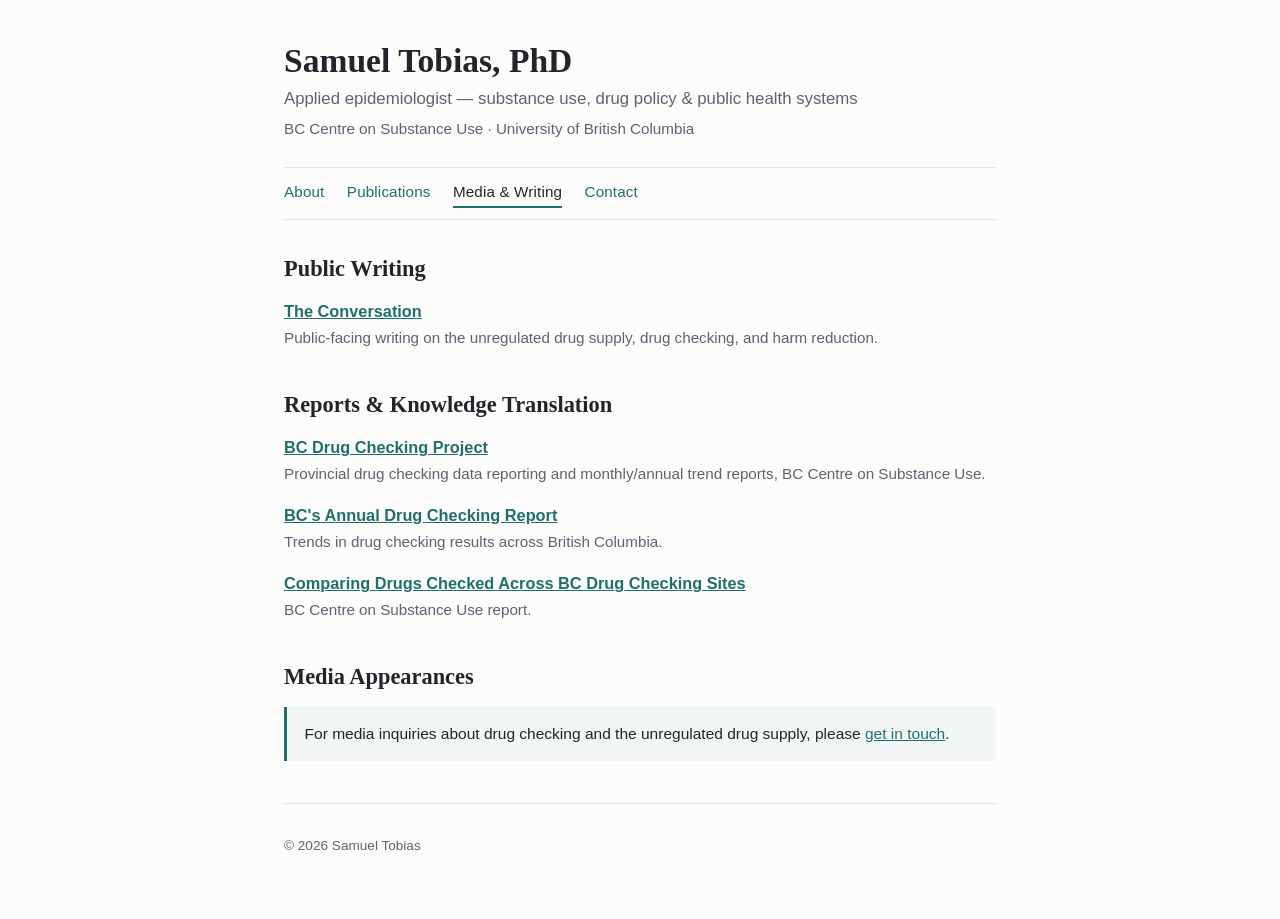
==== media.html @ 92904c08 "Build out academic site: about, education, publications, media Co-Authored-By: Claude Fable 5 <norep" ====
<!DOCTYPE html>
<html lang="en">
<head>
  <meta charset="UTF-8">
  <meta name="viewport" content="width=device-width, initial-scale=1.0">
  <title>Media &amp; Writing — Samuel Tobias, PhD</title>
  <meta name="description" content="Public writing, reports, and media appearances by Samuel Tobias on drug checking and the unregulated drug supply.">
  <link rel="stylesheet" href="styles.css">
</head>
<body>
  <header class="site-header">
    <h1>Samuel Tobias, PhD</h1>
    <p class="tagline">Applied epidemiologist — substance use, drug policy &amp; public health systems</p>
    <p class="affiliation">BC Centre on Substance Use · University of British Columbia</p>
  </header>

  <nav>
    <a href="index.html">About</a>
    <a href="publications.html">Publications</a>
    <a href="media.html" class="active">Media &amp; Writing</a>
    <a href="index.html#contact">Contact</a>
  </nav>

  <main>
    <section>
      <h2>Public Writing</h2>
      <div class="entry">
        <div class="title"><a href="https://theconversation.com/profiles/samuel-tobias-1250185">The Conversation</a></div>
        <div class="detail">Public-facing writing on the unregulated drug supply, drug checking, and harm reduction.</div>
      </div>
    </section>

    <section>
      <h2>Reports &amp; Knowledge Translation</h2>
      <div class="entry">
        <div class="title"><a href="https://drugcheckingbc.ca/">BC Drug Checking Project</a></div>
        <div class="detail">Provincial drug checking data reporting and monthly/annual trend reports, BC Centre on Substance Use.</div>
      </div>
      <div class="entry">
        <div class="title"><a href="https://www.bccsu.ca/wp-content/uploads/2023/09/BCCSU_BCs_Annual_Drug_Checking_Report_2022_final.pdf">BC's Annual Drug Checking Report</a></div>
        <div class="detail">Trends in drug checking results across British Columbia.</div>
      </div>
      <div class="entry">
        <div class="title"><a href="https://www.bccsu.ca/wp-content/uploads/2022/06/BCCSU_Comparing_Drugs_Checked_Across_BC_Drug_Checking_Sites.pdf">Comparing Drugs Checked Across BC Drug Checking Sites</a></div>
        <div class="detail">BC Centre on Substance Use report.</div>
      </div>
    </section>

    <section>
      <h2>Media Appearances</h2>
      <p class="callout">
        <!-- TODO: Add interviews, podcasts, and news coverage here.
             Format suggestion:
             <div class="entry">
               <div class="title"><a href="URL">Headline or segment title</a></div>
               <div class="detail">Outlet · Date</div>
             </div>
        -->
        For media inquiries about drug checking and the unregulated drug supply,
        please <a href="index.html#contact">get in touch</a>.
      </p>
    </section>
  </main>

  <footer>
    <p>&copy; 2026 Samuel Tobias</p>
  </footer>
</body>
</html>
---- styles.css ----
:root {
  --max-width: 760px;
  --text: #21242a;
  --muted: #5c6370;
  --accent: #1f6f6b;
  --accent-dark: #16504d;
  --rule: #e4e6e9;
  --bg: #fcfcfb;
  --highlight-bg: #f2f6f5;
}

* {
  box-sizing: border-box;
}

html {
  scroll-behavior: smooth;
}

body {
  font-family: -apple-system, BlinkMacSystemFont, "Segoe UI", Helvetica, Arial, sans-serif;
  color: var(--text);
  background: var(--bg);
  max-width: var(--max-width);
  margin: 0 auto;
  padding: 2.5rem 1.5rem 3rem;
  line-height: 1.65;
  font-size: 1.02rem;
}

h1, h2, h3 {
  font-family: Georgia, "Times New Roman", serif;
  line-height: 1.25;
  color: var(--text);
}

a {
  color: var(--accent);
}

a:hover {
  color: var(--accent-dark);
}

/* Header */
.site-header h1 {
  font-size: 2.1rem;
  margin: 0 0 0.2rem;
}

.site-header .tagline {
  color: var(--muted);
  margin: 0;
  font-size: 1.05rem;
}

.site-header .affiliation {
  color: var(--muted);
  margin: 0.2rem 0 0;
  font-size: 0.95rem;
}

/* Nav */
nav {
  display: flex;
  flex-wrap: wrap;
  gap: 1.4rem;
  margin: 1.6rem 0 2.2rem;
  border-top: 1px solid var(--rule);
  border-bottom: 1px solid var(--rule);
  padding: 0.7rem 0;
}

nav a {
  text-decoration: none;
  font-weight: 500;
  font-size: 0.95rem;
  letter-spacing: 0.01em;
}

nav a.active {
  color: var(--text);
  border-bottom: 2px solid var(--accent);
  padding-bottom: 2px;
}

/* Sections */
section {
  margin-bottom: 2.6rem;
}

section h2 {
  font-size: 1.4rem;
  margin-bottom: 0.9rem;
}

section h3 {
  font-size: 1.05rem;
  color: var(--muted);
  text-transform: uppercase;
  letter-spacing: 0.06em;
  font-family: inherit;
  margin: 1.6rem 0 0.6rem;
}

/* Education / list entries */
.entry {
  margin-bottom: 1rem;
}

.entry .title {
  font-weight: 600;
}

.entry .detail {
  color: var(--muted);
  font-size: 0.95rem;
}

/* Publications */
.pub-list {
  list-style: none;
  padding: 0;
  margin: 0;
}

.pub-list li {
  margin-bottom: 1.15rem;
  padding-left: 1rem;
  border-left: 3px solid var(--rule);
}

.pub-list li:hover {
  border-left-color: var(--accent);
}

.pub-title {
  font-weight: 600;
}

.pub-authors {
  font-size: 0.92rem;
  color: var(--muted);
}

.pub-venue {
  font-size: 0.92rem;
  font-style: italic;
  color: var(--muted);
}

.year-heading {
  font-family: Georgia, "Times New Roman", serif;
  font-size: 1.15rem;
  margin: 2rem 0 1rem;
  color: var(--accent-dark);
}

/* Callout */
.callout {
  background: var(--highlight-bg);
  border-left: 3px solid var(--accent);
  padding: 0.9rem 1.1rem;
  border-radius: 0 4px 4px 0;
  font-size: 0.97rem;
}

/* Contact links */
.links-row {
  display: flex;
  flex-wrap: wrap;
  gap: 0.6rem 1.4rem;
  padding: 0;
  margin: 0.8rem 0 0;
  list-style: none;
}

.links-row a {
  text-decoration: none;
  font-weight: 500;
}

/* Footer */
footer {
  color: var(--muted);
  font-size: 0.85rem;
  border-top: 1px solid var(--rule);
  padding-top: 1.1rem;
  margin-top: 1rem;
}

@media (max-width: 480px) {
  body {
    padding: 1.6rem 1.1rem 2.5rem;
  }

  .site-header h1 {
    font-size: 1.7rem;
  }
}
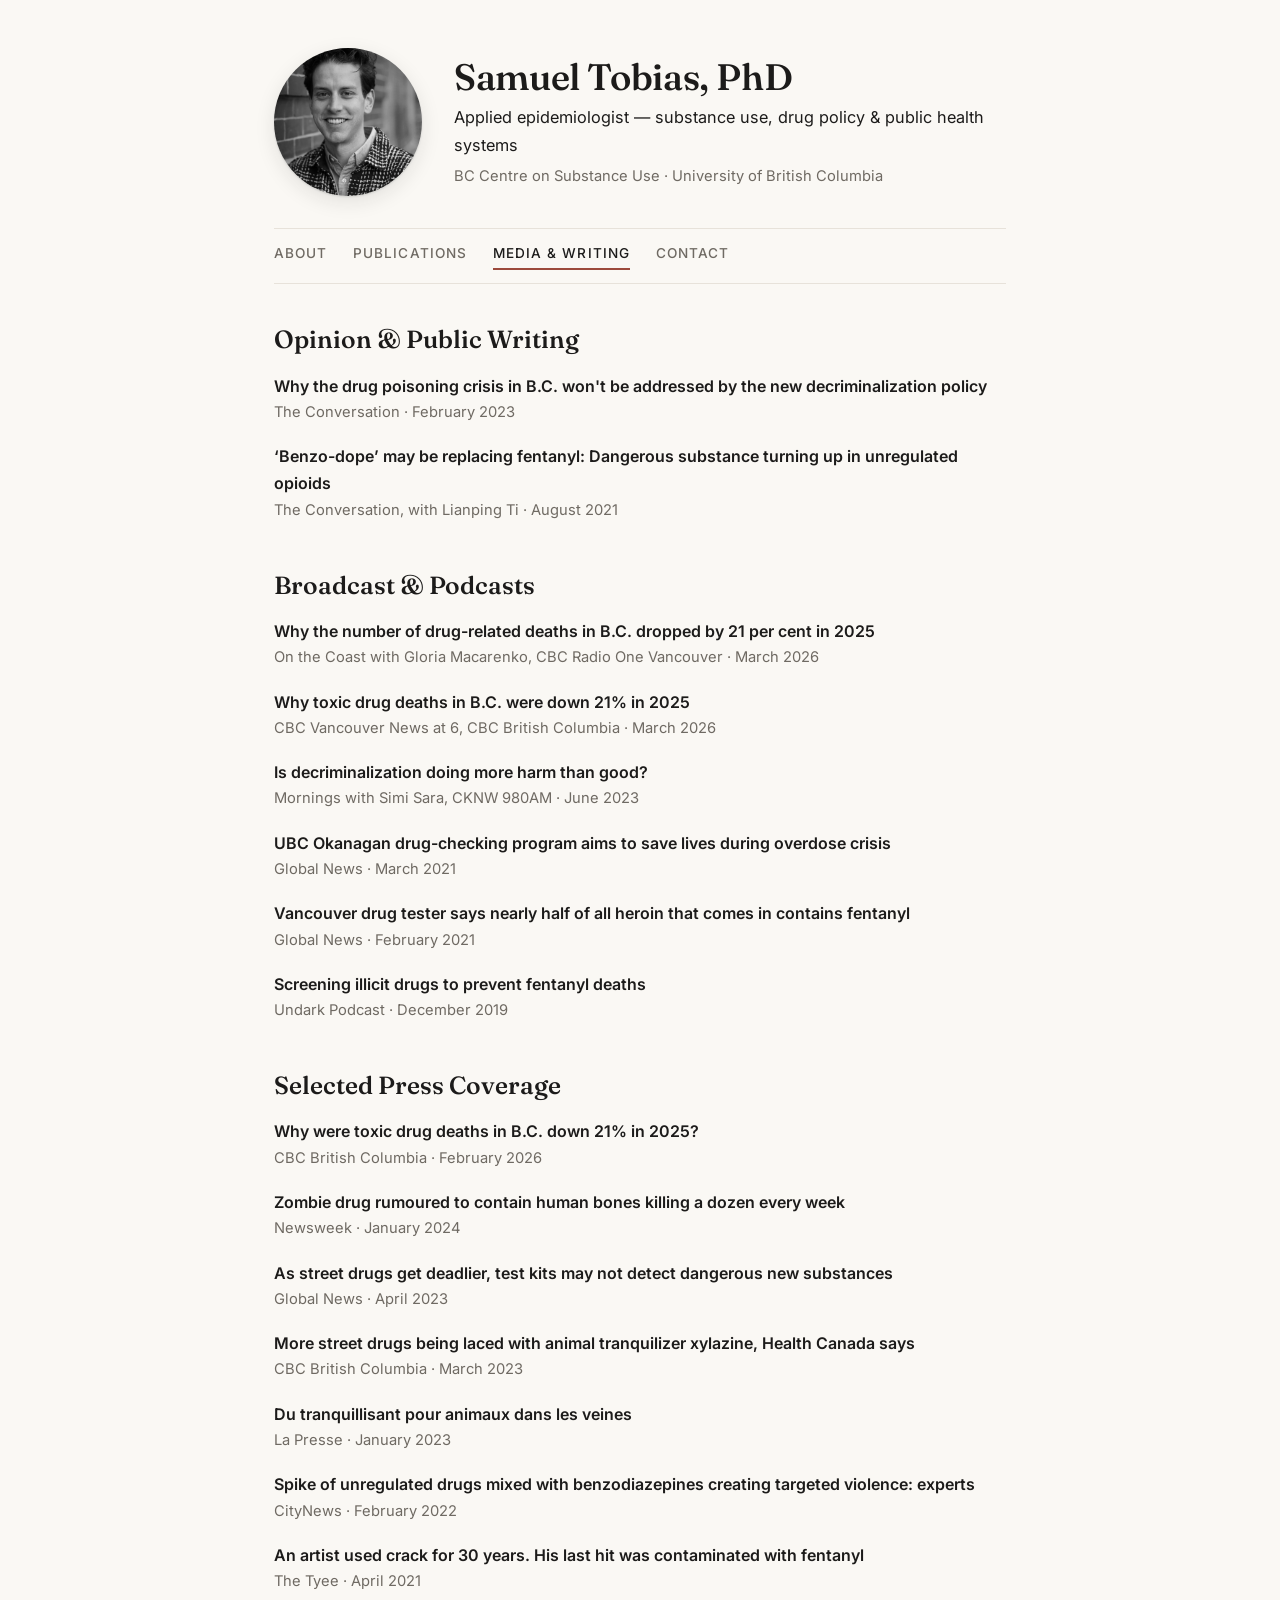
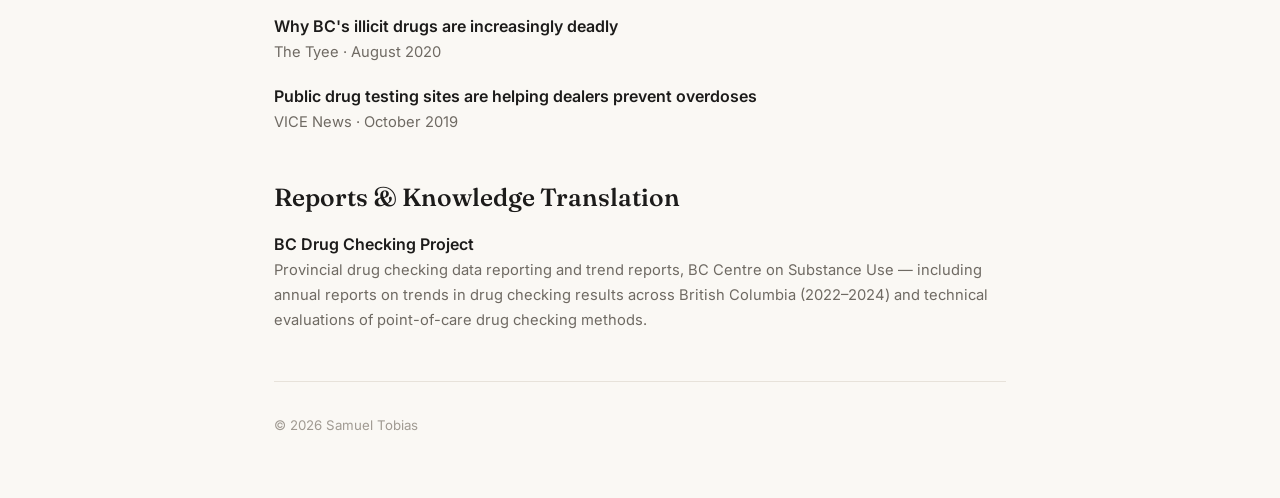
==== commit 09359b5b: "Redesign with headshot and full CV content Populate publications (2017-2026 incl. under review), med" ====
--- a/media.html
+++ b/media.html
@@ -4,14 +4,20 @@
   <meta charset="UTF-8">
   <meta name="viewport" content="width=device-width, initial-scale=1.0">
   <title>Media &amp; Writing — Samuel Tobias, PhD</title>
-  <meta name="description" content="Public writing, reports, and media appearances by Samuel Tobias on drug checking and the unregulated drug supply.">
+  <meta name="description" content="Public writing, broadcast media, and press coverage featuring Samuel Tobias on drug checking and the unregulated drug supply.">
+  <link rel="preconnect" href="https://fonts.googleapis.com">
+  <link rel="preconnect" href="https://fonts.gstatic.com" crossorigin>
+  <link href="https://fonts.googleapis.com/css2?family=Fraunces:opsz,wght@9..144,400..600&family=Inter:wght@400;500;600&display=swap" rel="stylesheet">
   <link rel="stylesheet" href="styles.css">
 </head>
 <body>
   <header class="site-header">
-    <h1>Samuel Tobias, PhD</h1>
-    <p class="tagline">Applied epidemiologist — substance use, drug policy &amp; public health systems</p>
-    <p class="affiliation">BC Centre on Substance Use · University of British Columbia</p>
+    <img class="portrait" src="assets/headshot.jpg" alt="Portrait of Samuel Tobias">
+    <div>
+      <h1>Samuel Tobias, PhD</h1>
+      <p class="tagline">Applied epidemiologist — substance use, drug policy &amp; public health systems</p>
+      <p class="affiliation">BC Centre on Substance Use · University of British Columbia</p>
+    </div>
   </header>
 
   <nav>
@@ -23,10 +29,82 @@
 
   <main>
     <section>
-      <h2>Public Writing</h2>
+      <h2>Opinion &amp; Public Writing</h2>
       <div class="entry">
-        <div class="title"><a href="https://theconversation.com/profiles/samuel-tobias-1250185">The Conversation</a></div>
-        <div class="detail">Public-facing writing on the unregulated drug supply, drug checking, and harm reduction.</div>
+        <div class="title"><a href="https://theconversation.com/why-the-drug-poisoning-crisis-in-b-c-wont-be-addressed-by-the-new-decriminalization-policy-199239">Why the drug poisoning crisis in B.C. won't be addressed by the new decriminalization policy</a></div>
+        <div class="detail">The Conversation · February 2023</div>
+      </div>
+      <div class="entry">
+        <div class="title"><a href="https://theconversation.com/benzo-dope-may-be-replacing-fentanyl-dangerous-substance-turning-up-in-unregulated-opioids-164286">‘Benzo-dope’ may be replacing fentanyl: Dangerous substance turning up in unregulated opioids</a></div>
+        <div class="detail">The Conversation, with Lianping Ti · August 2021</div>
+      </div>
+    </section>
+
+    <section>
+      <h2>Broadcast &amp; Podcasts</h2>
+      <div class="entry">
+        <div class="title"><a href="https://www.cbc.ca/listen/live-radio/1-46-on-the-coast/clip/16201027-why-number-drug-related-deaths-b.c.-dropped-21-per">Why the number of drug-related deaths in B.C. dropped by 21 per cent in 2025</a></div>
+        <div class="detail">On the Coast with Gloria Macarenko, CBC Radio One Vancouver · March 2026</div>
+      </div>
+      <div class="entry">
+        <div class="title"><a href="https://youtu.be/-P-Hvjb8gRQ">Why toxic drug deaths in B.C. were down 21% in 2025</a></div>
+        <div class="detail">CBC Vancouver News at 6, CBC British Columbia · March 2026</div>
+      </div>
+      <div class="entry">
+        <div class="title"><a href="https://megaphone.link/CORU1804745002">Is decriminalization doing more harm than good?</a></div>
+        <div class="detail">Mornings with Simi Sara, CKNW 980AM · June 2023</div>
+      </div>
+      <div class="entry">
+        <div class="title"><a href="https://globalnews.ca/news/7678491/ubco-drug-checking-program-overdose-crisis/">UBC Okanagan drug-checking program aims to save lives during overdose crisis</a></div>
+        <div class="detail">Global News · March 2021</div>
+      </div>
+      <div class="entry">
+        <div class="title"><a href="https://globalnews.ca/news/7636119/vancouver-drug-checking-fentanyl/">Vancouver drug tester says nearly half of all heroin that comes in contains fentanyl</a></div>
+        <div class="detail">Global News · February 2021</div>
+      </div>
+      <div class="entry">
+        <div class="title"><a href="https://undark.org/2019/12/30/podcast-42-screening-illicit-drugs-prevent-fentanyl-deaths/">Screening illicit drugs to prevent fentanyl deaths</a></div>
+        <div class="detail">Undark Podcast · December 2019</div>
+      </div>
+    </section>
+
+    <section>
+      <h2>Selected Press Coverage</h2>
+      <div class="entry">
+        <div class="title"><a href="https://www.cbc.ca/news/canada/british-columbia/bc-toxic-drug-death-toll-drops-2025-9.7109657">Why were toxic drug deaths in B.C. down 21% in 2025?</a></div>
+        <div class="detail">CBC British Columbia · February 2026</div>
+      </div>
+      <div class="entry">
+        <div class="title"><a href="https://newsweek.com/drug-mix-kush-deadly-addictive-africa-1861393">Zombie drug rumoured to contain human bones killing a dozen every week</a></div>
+        <div class="detail">Newsweek · January 2024</div>
+      </div>
+      <div class="entry">
+        <div class="title"><a href="https://globalnews.ca/news/9633557/street-drug-testing-reliability-canada/">As street drugs get deadlier, test kits may not detect dangerous new substances</a></div>
+        <div class="detail">Global News · April 2023</div>
+      </div>
+      <div class="entry">
+        <div class="title"><a href="https://www.cbc.ca/news/canada/british-columbia/xylazine-health-canada-1.6781776">More street drugs being laced with animal tranquilizer xylazine, Health Canada says</a></div>
+        <div class="detail">CBC British Columbia · March 2023</div>
+      </div>
+      <div class="entry">
+        <div class="title"><a href="https://lapresse.ca/actualites/2023-01-22/drogues-contaminees/du-tranquillisant-pour-animaux-dans-les-veines.php">Du tranquillisant pour animaux dans les veines</a></div>
+        <div class="detail">La Presse · January 2023</div>
+      </div>
+      <div class="entry">
+        <div class="title"><a href="https://vancouver.citynews.ca/2022/02/12/bc-toxic-drugs-safety/">Spike of unregulated drugs mixed with benzodiazepines creating targeted violence: experts</a></div>
+        <div class="detail">CityNews · February 2022</div>
+      </div>
+      <div class="entry">
+        <div class="title"><a href="https://thetyee.ca/News/2021/04/08/Artist-Used-Crack-30-Years-Last-Hit-Contaminated/">An artist used crack for 30 years. His last hit was contaminated with fentanyl</a></div>
+        <div class="detail">The Tyee · April 2021</div>
+      </div>
+      <div class="entry">
+        <div class="title"><a href="https://thetyee.ca/News/2020/08/14/Why-BCs-Illicit-Drugs-Are-Increasingly-Deadly/">Why BC's illicit drugs are increasingly deadly</a></div>
+        <div class="detail">The Tyee · August 2020</div>
+      </div>
+      <div class="entry">
+        <div class="title"><a href="https://vice.com/en/article/bjwadq/public-drug-testing-sites-are-helping-dealers-prevent-overdoses-vancouver-opioids">Public drug testing sites are helping dealers prevent overdoses</a></div>
+        <div class="detail">VICE News · October 2019</div>
       </div>
     </section>
 
@@ -34,31 +112,8 @@
       <h2>Reports &amp; Knowledge Translation</h2>
       <div class="entry">
         <div class="title"><a href="https://drugcheckingbc.ca/">BC Drug Checking Project</a></div>
-        <div class="detail">Provincial drug checking data reporting and monthly/annual trend reports, BC Centre on Substance Use.</div>
+        <div class="detail">Provincial drug checking data reporting and trend reports, BC Centre on Substance Use — including annual reports on trends in drug checking results across British Columbia (2022–2024) and technical evaluations of point-of-care drug checking methods.</div>
       </div>
-      <div class="entry">
-        <div class="title"><a href="https://www.bccsu.ca/wp-content/uploads/2023/09/BCCSU_BCs_Annual_Drug_Checking_Report_2022_final.pdf">BC's Annual Drug Checking Report</a></div>
-        <div class="detail">Trends in drug checking results across British Columbia.</div>
-      </div>
-      <div class="entry">
-        <div class="title"><a href="https://www.bccsu.ca/wp-content/uploads/2022/06/BCCSU_Comparing_Drugs_Checked_Across_BC_Drug_Checking_Sites.pdf">Comparing Drugs Checked Across BC Drug Checking Sites</a></div>
-        <div class="detail">BC Centre on Substance Use report.</div>
-      </div>
-    </section>
-
-    <section>
-      <h2>Media Appearances</h2>
-      <p class="callout">
-        <!-- TODO: Add interviews, podcasts, and news coverage here.
-             Format suggestion:
-             <div class="entry">
-               <div class="title"><a href="URL">Headline or segment title</a></div>
-               <div class="detail">Outlet · Date</div>
-             </div>
-        -->
-        For media inquiries about drug checking and the unregulated drug supply,
-        please <a href="index.html#contact">get in touch</a>.
-      </p>
     </section>
   </main>
 
--- a/styles.css
+++ b/styles.css
@@ -1,12 +1,13 @@
 :root {
-  --max-width: 760px;
-  --text: #21242a;
-  --muted: #5c6370;
-  --accent: #1f6f6b;
-  --accent-dark: #16504d;
-  --rule: #e4e6e9;
-  --bg: #fcfcfb;
-  --highlight-bg: #f2f6f5;
+  --max-width: 780px;
+  --ink: #1c1b1a;
+  --muted: #6f6a63;
+  --faint: #a09a92;
+  --accent: #9c4a3c;
+  --accent-dark: #7c382d;
+  --rule: #e7e2da;
+  --bg: #faf8f4;
+  --card: #f3efe8;
 }
 
 * {
@@ -18,103 +19,146 @@
 }
 
 body {
-  font-family: -apple-system, BlinkMacSystemFont, "Segoe UI", Helvetica, Arial, sans-serif;
-  color: var(--text);
+  font-family: "Inter", -apple-system, BlinkMacSystemFont, "Segoe UI", Helvetica, Arial, sans-serif;
+  color: var(--ink);
   background: var(--bg);
   max-width: var(--max-width);
   margin: 0 auto;
-  padding: 2.5rem 1.5rem 3rem;
-  line-height: 1.65;
-  font-size: 1.02rem;
-}
-
-h1, h2, h3 {
-  font-family: Georgia, "Times New Roman", serif;
-  line-height: 1.25;
-  color: var(--text);
+  padding: 3rem 1.5rem;
+  line-height: 1.7;
+  font-size: 1rem;
+  -webkit-font-smoothing: antialiased;
+}
+
+h1, h2, .year-heading {
+  font-family: "Fraunces", Georgia, "Times New Roman", serif;
+  font-weight: 550;
+  line-height: 1.2;
 }
 
 a {
   color: var(--accent);
+  text-decoration-color: color-mix(in srgb, var(--accent) 35%, transparent);
+  text-underline-offset: 3px;
+  transition: color 0.15s ease;
 }
 
 a:hover {
   color: var(--accent-dark);
+  text-decoration-color: var(--accent-dark);
 }
 
 /* Header */
+.site-header {
+  display: flex;
+  align-items: center;
+  gap: 2rem;
+}
+
+.site-header .portrait {
+  width: 148px;
+  height: 148px;
+  object-fit: cover;
+  border-radius: 50%;
+  flex-shrink: 0;
+  filter: contrast(1.02);
+  box-shadow: 0 1px 2px rgba(28, 27, 26, 0.12), 0 6px 20px rgba(28, 27, 26, 0.1);
+}
+
 .site-header h1 {
-  font-size: 2.1rem;
-  margin: 0 0 0.2rem;
+  font-size: 2.3rem;
+  margin: 0 0 0.35rem;
+  letter-spacing: -0.01em;
 }
 
 .site-header .tagline {
-  color: var(--muted);
+  color: var(--ink);
   margin: 0;
-  font-size: 1.05rem;
+  font-size: 1.02rem;
 }
 
 .site-header .affiliation {
   color: var(--muted);
-  margin: 0.2rem 0 0;
-  font-size: 0.95rem;
+  margin: 0.3rem 0 0;
+  font-size: 0.92rem;
 }
 
 /* Nav */
 nav {
   display: flex;
   flex-wrap: wrap;
-  gap: 1.4rem;
-  margin: 1.6rem 0 2.2rem;
+  gap: 1.6rem;
+  margin: 2rem 0 2.6rem;
   border-top: 1px solid var(--rule);
   border-bottom: 1px solid var(--rule);
-  padding: 0.7rem 0;
+  padding: 0.8rem 0;
 }
 
 nav a {
   text-decoration: none;
   font-weight: 500;
-  font-size: 0.95rem;
-  letter-spacing: 0.01em;
+  font-size: 0.85rem;
+  letter-spacing: 0.08em;
+  text-transform: uppercase;
+  color: var(--muted);
+}
+
+nav a:hover {
+  color: var(--accent);
 }
 
 nav a.active {
-  color: var(--text);
+  color: var(--ink);
   border-bottom: 2px solid var(--accent);
-  padding-bottom: 2px;
+  padding-bottom: 3px;
 }
 
 /* Sections */
 section {
-  margin-bottom: 2.6rem;
+  margin-bottom: 3rem;
 }
 
 section h2 {
-  font-size: 1.4rem;
-  margin-bottom: 0.9rem;
-}
-
-section h3 {
-  font-size: 1.05rem;
-  color: var(--muted);
+  font-size: 1.55rem;
+  margin: 0 0 1.1rem;
+}
+
+.kicker {
+  font-size: 0.78rem;
+  font-weight: 600;
+  letter-spacing: 0.12em;
   text-transform: uppercase;
-  letter-spacing: 0.06em;
-  font-family: inherit;
-  margin: 1.6rem 0 0.6rem;
-}
-
-/* Education / list entries */
+  color: var(--accent);
+  margin: 2rem 0 0.7rem;
+}
+
+/* Entries (education, media, awards) */
 .entry {
-  margin-bottom: 1rem;
+  margin-bottom: 1.15rem;
 }
 
 .entry .title {
   font-weight: 600;
 }
 
+.entry .title a {
+  color: var(--ink);
+  text-decoration: none;
+}
+
+.entry .title a:hover {
+  color: var(--accent);
+}
+
 .entry .detail {
   color: var(--muted);
-  font-size: 0.95rem;
+  font-size: 0.92rem;
+}
+
+.entry .year {
+  color: var(--faint);
+  font-size: 0.85rem;
+  font-variant-numeric: tabular-nums;
 }
 
 /* Publications */
@@ -125,9 +169,10 @@
 }
 
 .pub-list li {
-  margin-bottom: 1.15rem;
-  padding-left: 1rem;
-  border-left: 3px solid var(--rule);
+  margin-bottom: 1.2rem;
+  padding-left: 1.1rem;
+  border-left: 2px solid var(--rule);
+  transition: border-color 0.15s ease;
 }
 
 .pub-list li:hover {
@@ -138,40 +183,51 @@
   font-weight: 600;
 }
 
-.pub-authors {
-  font-size: 0.92rem;
-  color: var(--muted);
-}
-
+.pub-title a {
+  color: var(--ink);
+  text-decoration: none;
+}
+
+.pub-title a:hover {
+  color: var(--accent);
+}
+
+.pub-authors,
 .pub-venue {
-  font-size: 0.92rem;
+  font-size: 0.9rem;
+  color: var(--muted);
+}
+
+.pub-venue em {
   font-style: italic;
-  color: var(--muted);
+}
+
+.pub-venue .doi {
+  font-size: 0.85rem;
 }
 
 .year-heading {
-  font-family: Georgia, "Times New Roman", serif;
-  font-size: 1.15rem;
-  margin: 2rem 0 1rem;
+  font-size: 1.25rem;
+  margin: 2.4rem 0 1.1rem;
   color: var(--accent-dark);
 }
 
 /* Callout */
 .callout {
-  background: var(--highlight-bg);
+  background: var(--card);
   border-left: 3px solid var(--accent);
-  padding: 0.9rem 1.1rem;
-  border-radius: 0 4px 4px 0;
-  font-size: 0.97rem;
+  padding: 1rem 1.2rem;
+  border-radius: 0 6px 6px 0;
+  font-size: 0.95rem;
 }
 
 /* Contact links */
 .links-row {
   display: flex;
   flex-wrap: wrap;
-  gap: 0.6rem 1.4rem;
+  gap: 0.6rem 1.6rem;
   padding: 0;
-  margin: 0.8rem 0 0;
+  margin: 0.9rem 0 0;
   list-style: none;
 }
 
@@ -182,19 +238,34 @@
 
 /* Footer */
 footer {
-  color: var(--muted);
-  font-size: 0.85rem;
+  color: var(--faint);
+  font-size: 0.83rem;
   border-top: 1px solid var(--rule);
-  padding-top: 1.1rem;
-  margin-top: 1rem;
-}
-
-@media (max-width: 480px) {
+  padding-top: 1.2rem;
+  margin-top: 1.5rem;
+}
+
+@media (max-width: 560px) {
   body {
-    padding: 1.6rem 1.1rem 2.5rem;
+    padding: 1.8rem 1.2rem 2.5rem;
+  }
+
+  .site-header {
+    flex-direction: column;
+    align-items: flex-start;
+    gap: 1.3rem;
+  }
+
+  .site-header .portrait {
+    width: 120px;
+    height: 120px;
   }
 
   .site-header h1 {
-    font-size: 1.7rem;
-  }
-}
+    font-size: 1.85rem;
+  }
+
+  nav {
+    gap: 1.1rem;
+  }
+}
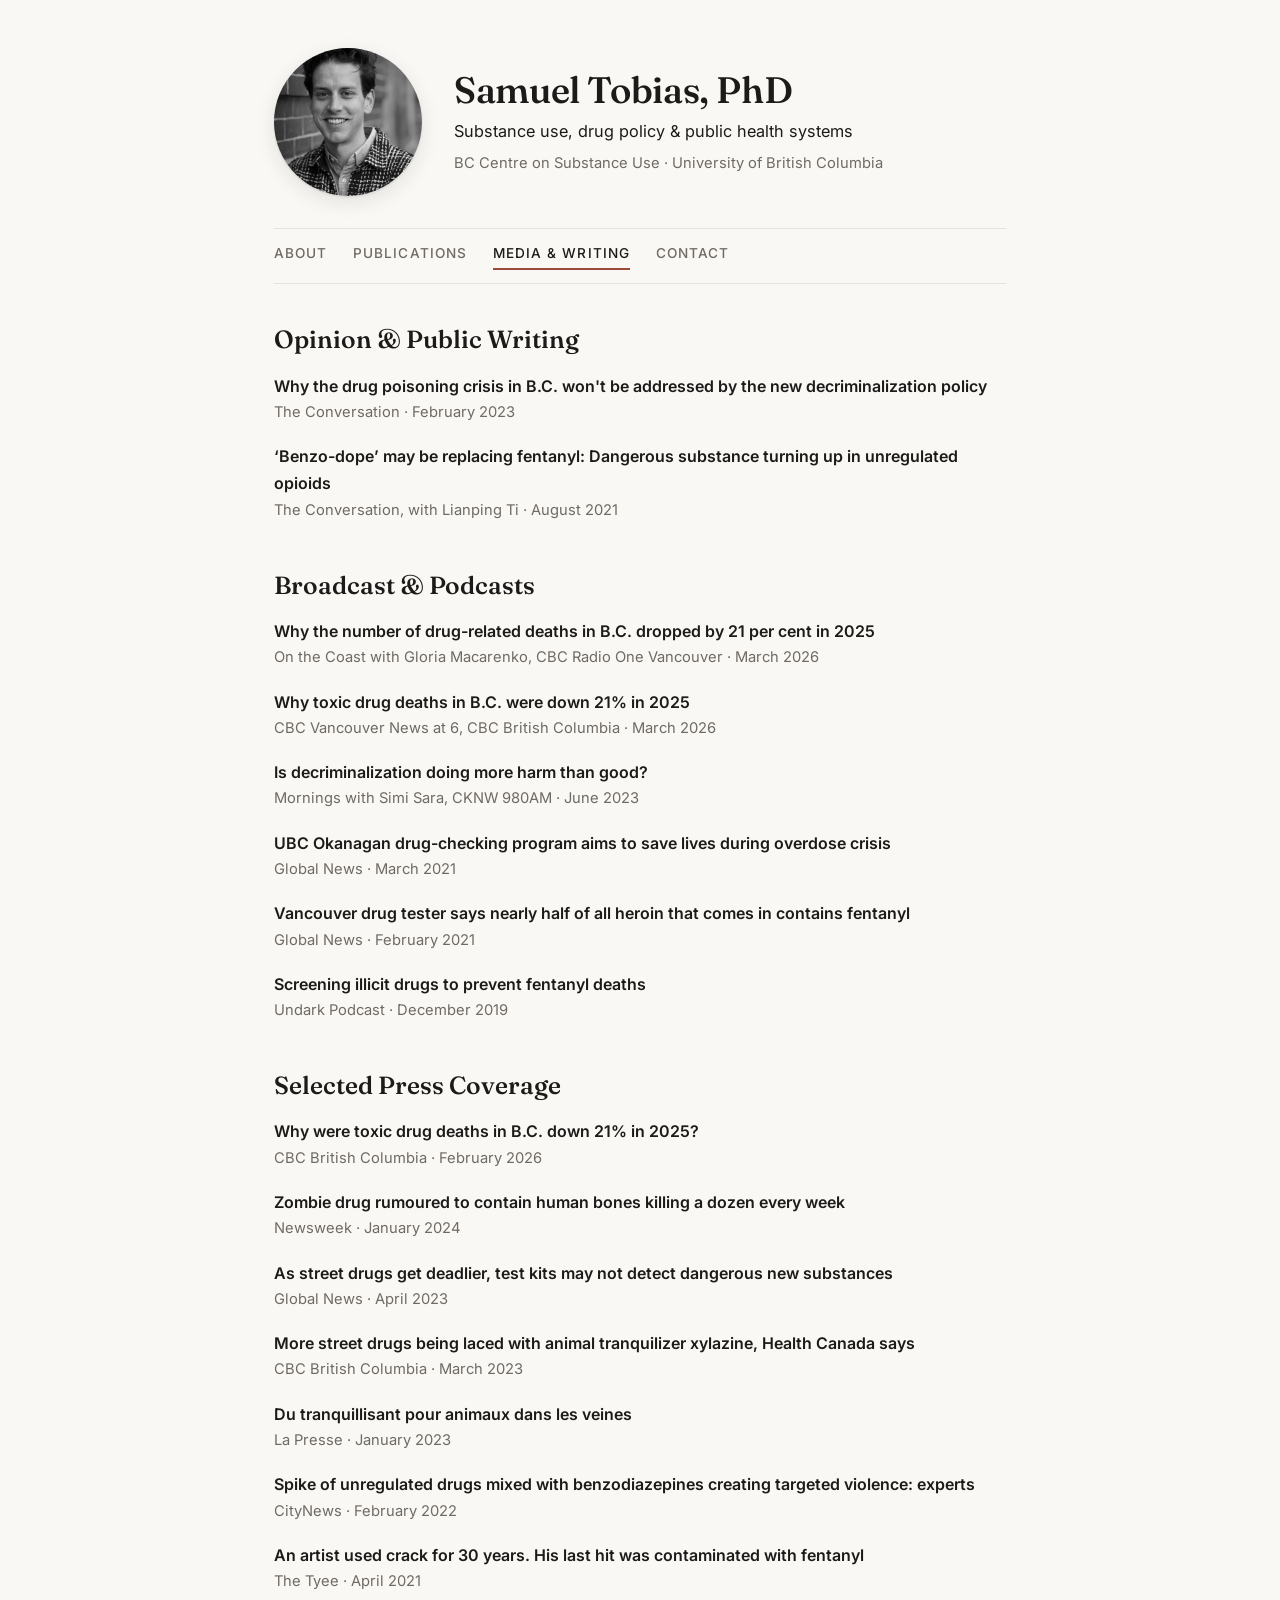
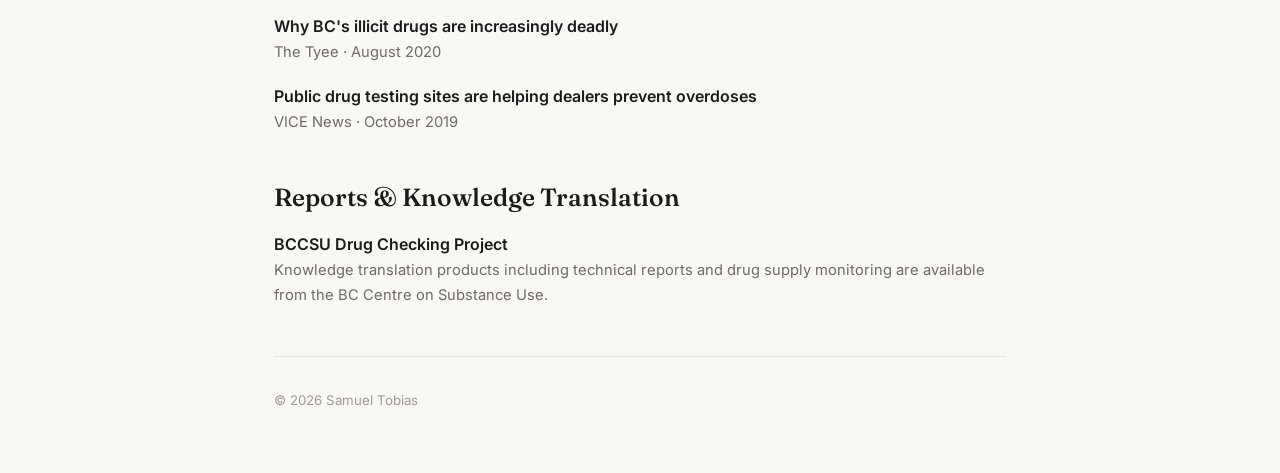
==== commit cfd54b91: "Apply content edits: tagline, about, education, awards, contact Co-Authored-By: Claude Fable 5 <nore" ====
--- a/media.html
+++ b/media.html
@@ -15,7 +15,7 @@
     <img class="portrait" src="assets/headshot.jpg" alt="Portrait of Samuel Tobias">
     <div>
       <h1>Samuel Tobias, PhD</h1>
-      <p class="tagline">Applied epidemiologist — substance use, drug policy &amp; public health systems</p>
+      <p class="tagline">Substance use, drug policy &amp; public health systems</p>
       <p class="affiliation">BC Centre on Substance Use · University of British Columbia</p>
     </div>
   </header>
@@ -111,8 +111,8 @@
     <section>
       <h2>Reports &amp; Knowledge Translation</h2>
       <div class="entry">
-        <div class="title"><a href="https://drugcheckingbc.ca/">BC Drug Checking Project</a></div>
-        <div class="detail">Provincial drug checking data reporting and trend reports, BC Centre on Substance Use — including annual reports on trends in drug checking results across British Columbia (2022–2024) and technical evaluations of point-of-care drug checking methods.</div>
+        <div class="title"><a href="https://drugcheckingbc.ca/">BCCSU Drug Checking Project</a></div>
+        <div class="detail">Knowledge translation products including technical reports and drug supply monitoring are available from the BC Centre on Substance Use.</div>
       </div>
     </section>
   </main>
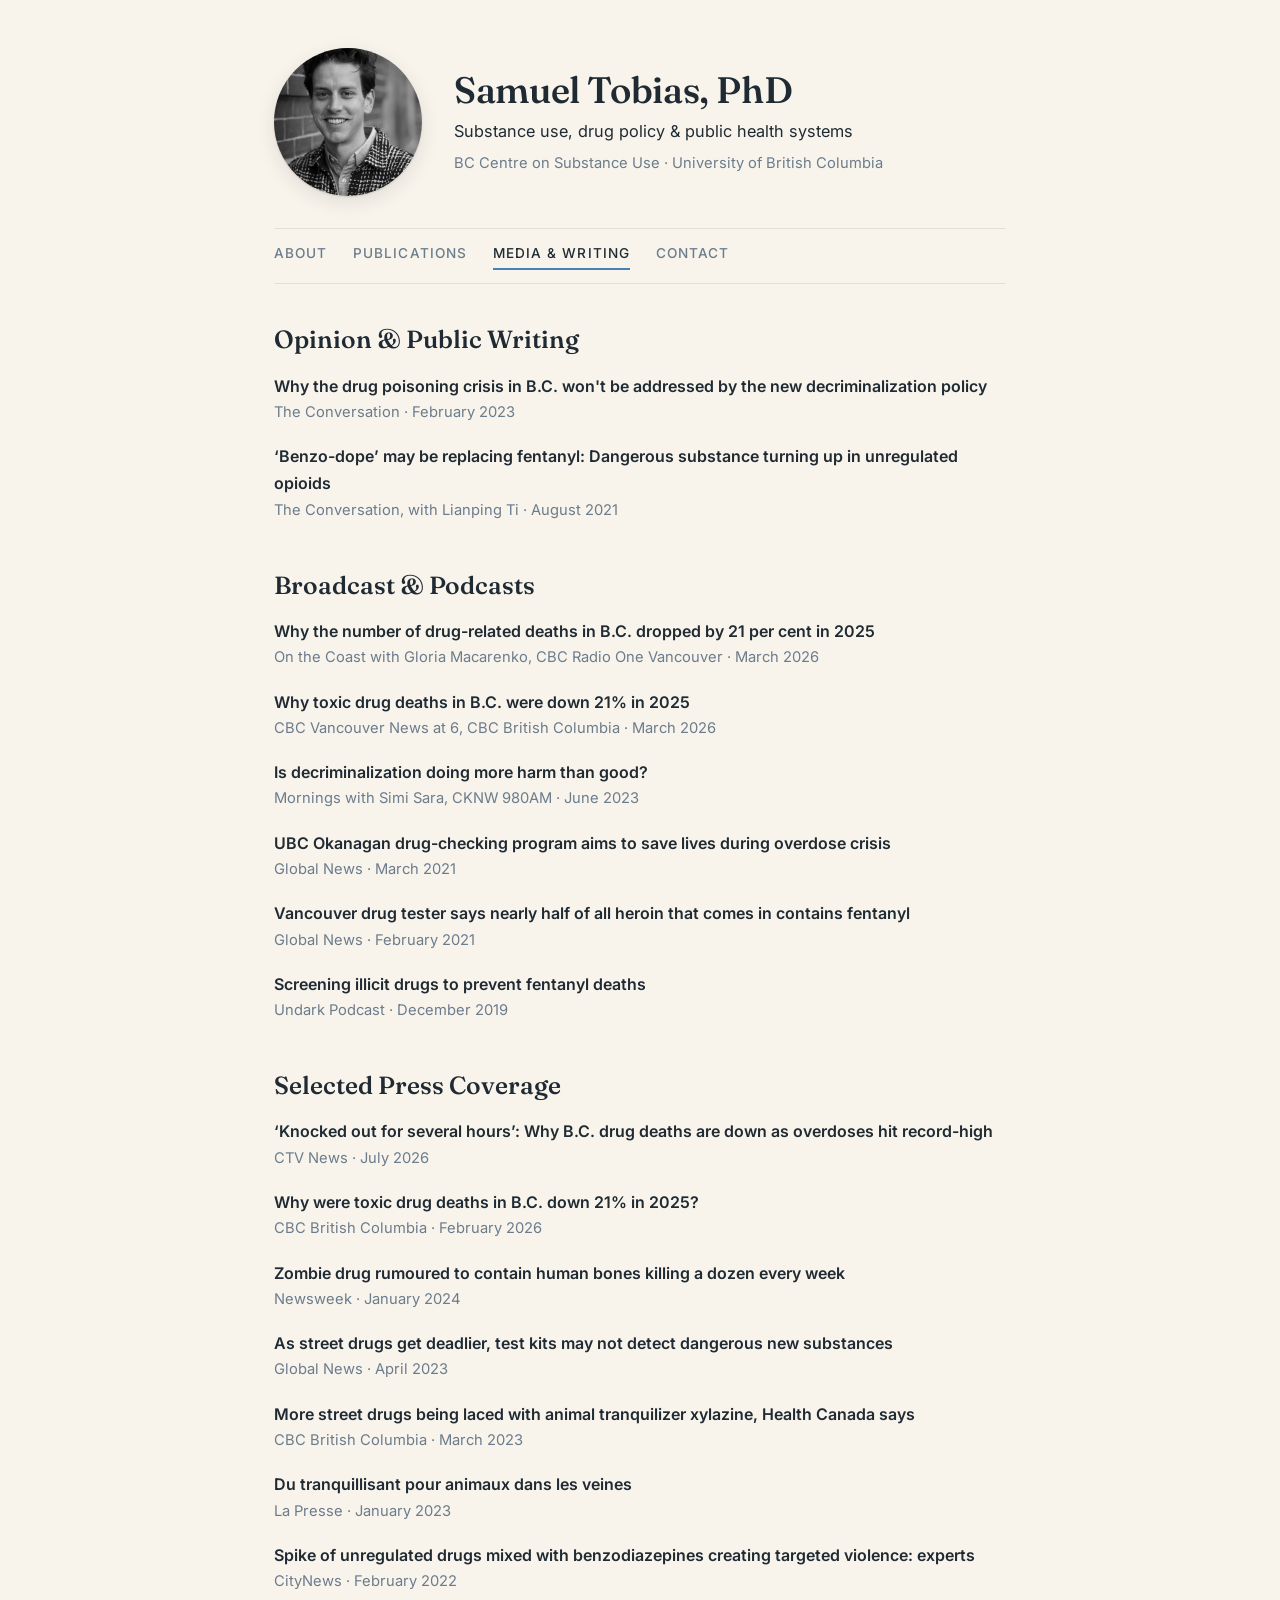
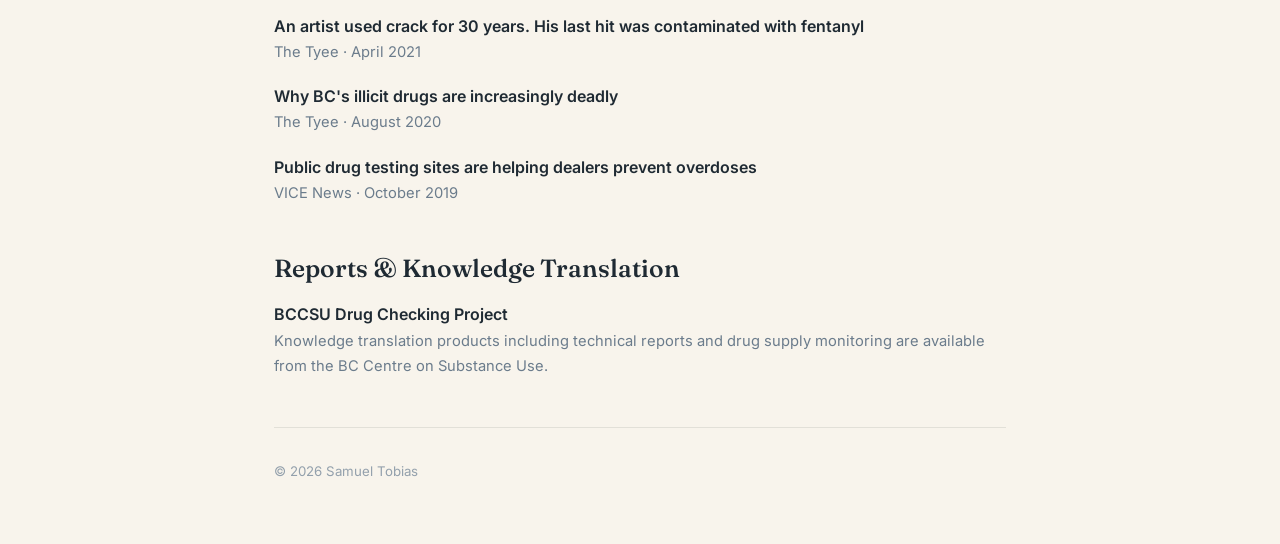
==== commit efb69fa9: "Add CTV News July 2026 press coverage Co-Authored-By: Claude Fable 5 <noreply@anthropic.com>" ====
--- a/media.html
+++ b/media.html
@@ -5,6 +5,20 @@
   <meta name="viewport" content="width=device-width, initial-scale=1.0">
   <title>Media &amp; Writing — Samuel Tobias, PhD</title>
   <meta name="description" content="Public writing, broadcast media, and press coverage featuring Samuel Tobias on drug checking and the unregulated drug supply.">
+  <link rel="canonical" href="https://samueltobias.com/media.html">
+  <link rel="icon" href="assets/favicon.svg" type="image/svg+xml">
+  <link rel="alternate icon" href="assets/favicon-32.png" type="image/png">
+  <link rel="apple-touch-icon" href="assets/apple-touch-icon.png">
+  <meta property="og:type" content="website">
+  <meta property="og:title" content="Media &amp; Writing — Samuel Tobias, PhD">
+  <meta property="og:description" content="Public writing, broadcast media, and press coverage on drug checking and the unregulated drug supply.">
+  <meta property="og:url" content="https://samueltobias.com/media.html">
+  <meta property="og:image" content="https://samueltobias.com/assets/headshot.jpg">
+  <meta property="og:site_name" content="Samuel Tobias, PhD">
+  <meta name="twitter:card" content="summary">
+  <meta name="twitter:title" content="Media &amp; Writing — Samuel Tobias, PhD">
+  <meta name="twitter:description" content="Public writing, broadcast media, and press coverage on drug checking and the unregulated drug supply.">
+  <meta name="twitter:image" content="https://samueltobias.com/assets/headshot.jpg">
   <link rel="preconnect" href="https://fonts.googleapis.com">
   <link rel="preconnect" href="https://fonts.gstatic.com" crossorigin>
   <link href="https://fonts.googleapis.com/css2?family=Fraunces:opsz,wght@9..144,400..600&family=Inter:wght@400;500;600&display=swap" rel="stylesheet">
@@ -71,6 +85,10 @@
     <section>
       <h2>Selected Press Coverage</h2>
       <div class="entry">
+        <div class="title"><a href="https://www.ctvnews.ca/health/article/knocked-out-for-several-hours-why-bc-drug-deaths-are-down-as-overdoses-hit-record-high/">‘Knocked out for several hours’: Why B.C. drug deaths are down as overdoses hit record-high</a></div>
+        <div class="detail">CTV News · July 2026</div>
+      </div>
+      <div class="entry">
         <div class="title"><a href="https://www.cbc.ca/news/canada/british-columbia/bc-toxic-drug-death-toll-drops-2025-9.7109657">Why were toxic drug deaths in B.C. down 21% in 2025?</a></div>
         <div class="detail">CBC British Columbia · February 2026</div>
       </div>
--- a/styles.css
+++ b/styles.css
@@ -1,13 +1,13 @@
 :root {
   --max-width: 780px;
-  --ink: #1c1b1a;
-  --muted: #6f6a63;
-  --faint: #a09a92;
-  --accent: #9c4a3c;
-  --accent-dark: #7c382d;
-  --rule: #e7e2da;
-  --bg: #faf8f4;
-  --card: #f3efe8;
+  --ink: #1f2a33;
+  --muted: #6b7c8c;
+  --faint: #93a0ac;
+  --accent: #4682b4;
+  --accent-dark: #35648c;
+  --rule: #e2e0d8;
+  --bg: #f8f4ec;
+  --card: #e7eef4;
 }
 
 * {
@@ -221,6 +221,34 @@
   font-size: 0.95rem;
 }
 
+/* Profile icons */
+.profiles-row {
+  display: flex;
+  gap: 1.1rem;
+  padding: 0;
+  margin: 0.4rem 0 0;
+  list-style: none;
+}
+
+.profiles-row a {
+  display: inline-flex;
+  align-items: center;
+  justify-content: center;
+  color: var(--muted);
+  transition: color 0.15s ease, transform 0.15s ease;
+}
+
+.profiles-row a:hover {
+  color: var(--accent);
+  transform: translateY(-1px);
+}
+
+.profiles-row svg {
+  width: 22px;
+  height: 22px;
+  fill: currentColor;
+}
+
 /* Contact links */
 .links-row {
   display: flex;
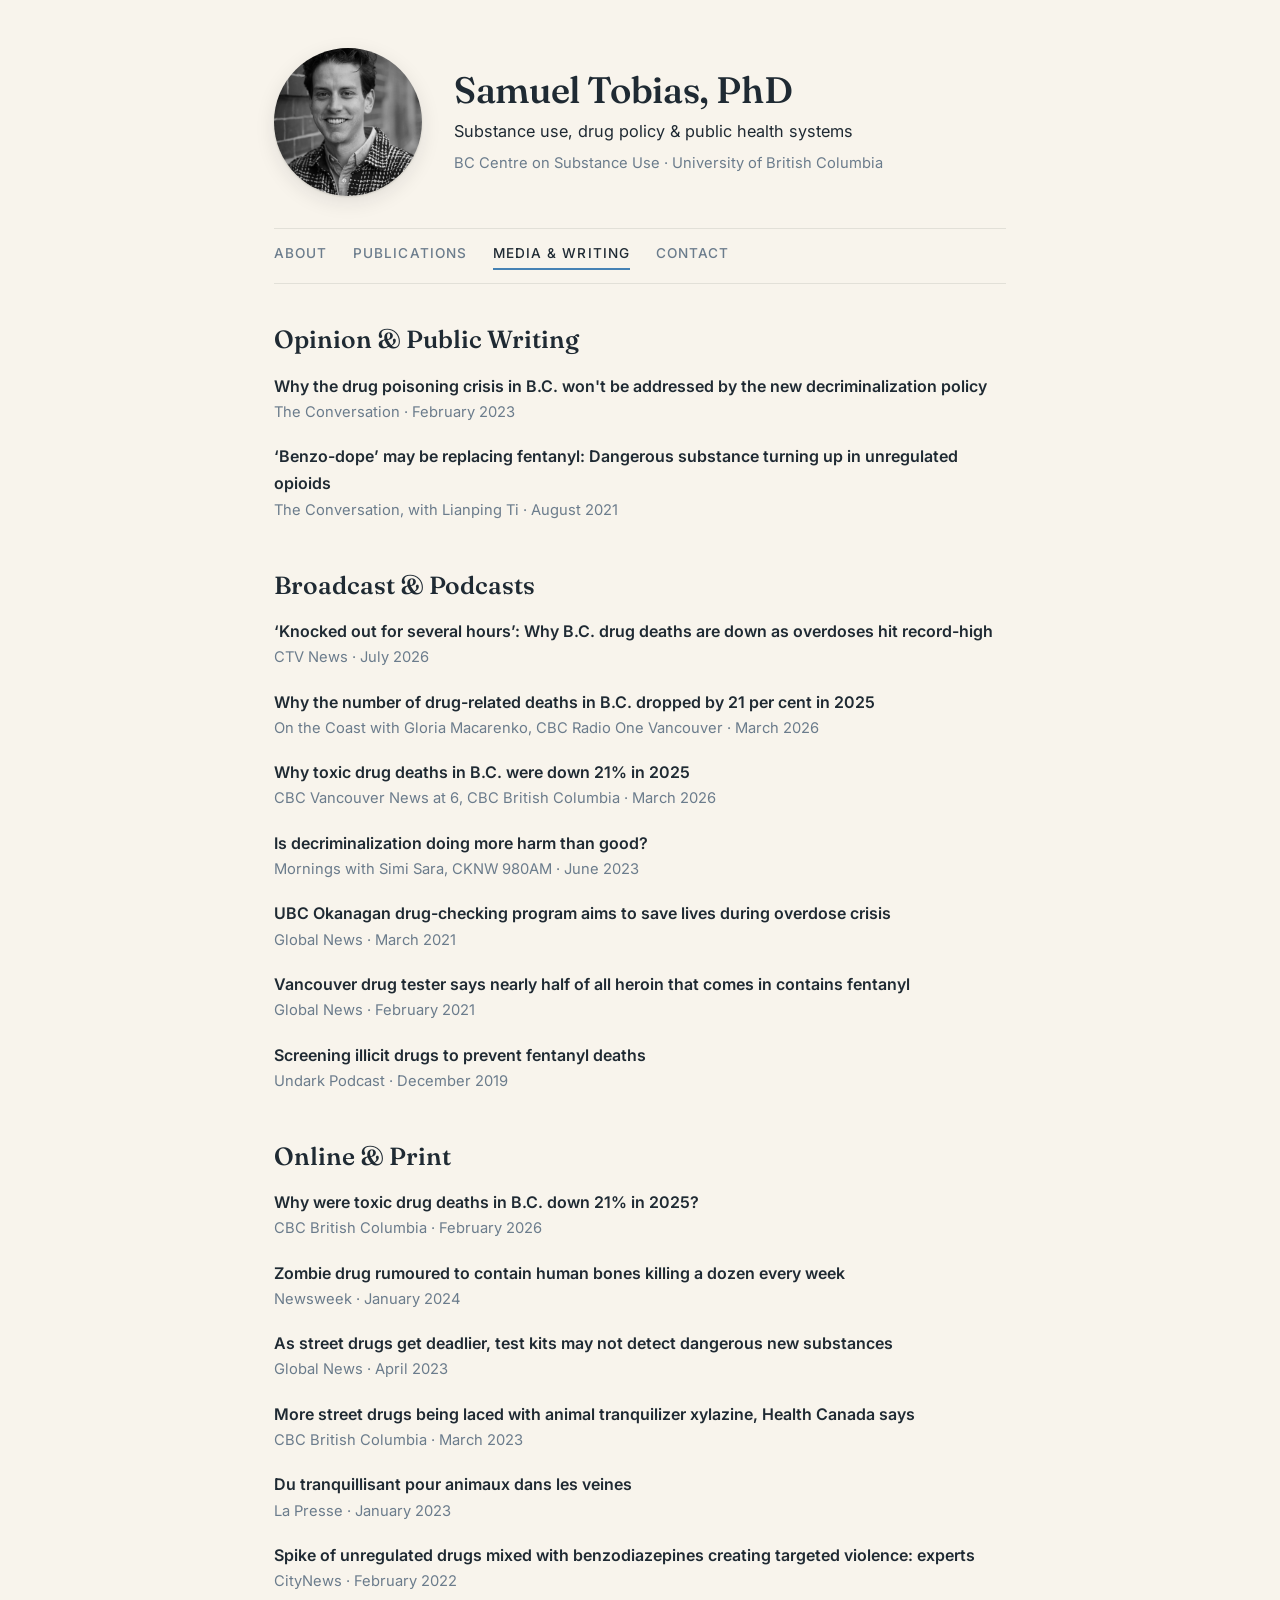
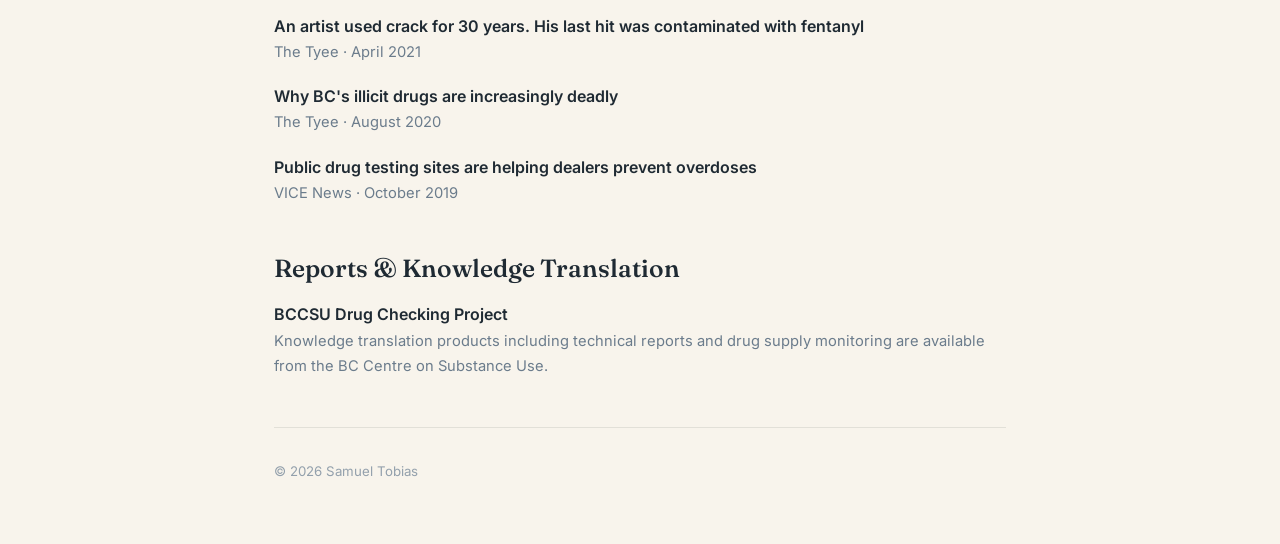
==== commit 557676e6: "Move CTV piece to Broadcast; rename press section to Online & Print Co-Authored-By: Claude Fable 5 <" ====
--- a/media.html
+++ b/media.html
@@ -57,6 +57,10 @@
     <section>
       <h2>Broadcast &amp; Podcasts</h2>
       <div class="entry">
+        <div class="title"><a href="https://www.ctvnews.ca/health/article/knocked-out-for-several-hours-why-bc-drug-deaths-are-down-as-overdoses-hit-record-high/">‘Knocked out for several hours’: Why B.C. drug deaths are down as overdoses hit record-high</a></div>
+        <div class="detail">CTV News · July 2026</div>
+      </div>
+      <div class="entry">
         <div class="title"><a href="https://www.cbc.ca/listen/live-radio/1-46-on-the-coast/clip/16201027-why-number-drug-related-deaths-b.c.-dropped-21-per">Why the number of drug-related deaths in B.C. dropped by 21 per cent in 2025</a></div>
         <div class="detail">On the Coast with Gloria Macarenko, CBC Radio One Vancouver · March 2026</div>
       </div>
@@ -83,11 +87,7 @@
     </section>
 
     <section>
-      <h2>Selected Press Coverage</h2>
-      <div class="entry">
-        <div class="title"><a href="https://www.ctvnews.ca/health/article/knocked-out-for-several-hours-why-bc-drug-deaths-are-down-as-overdoses-hit-record-high/">‘Knocked out for several hours’: Why B.C. drug deaths are down as overdoses hit record-high</a></div>
-        <div class="detail">CTV News · July 2026</div>
-      </div>
+      <h2>Online &amp; Print</h2>
       <div class="entry">
         <div class="title"><a href="https://www.cbc.ca/news/canada/british-columbia/bc-toxic-drug-death-toll-drops-2025-9.7109657">Why were toxic drug deaths in B.C. down 21% in 2025?</a></div>
         <div class="detail">CBC British Columbia · February 2026</div>
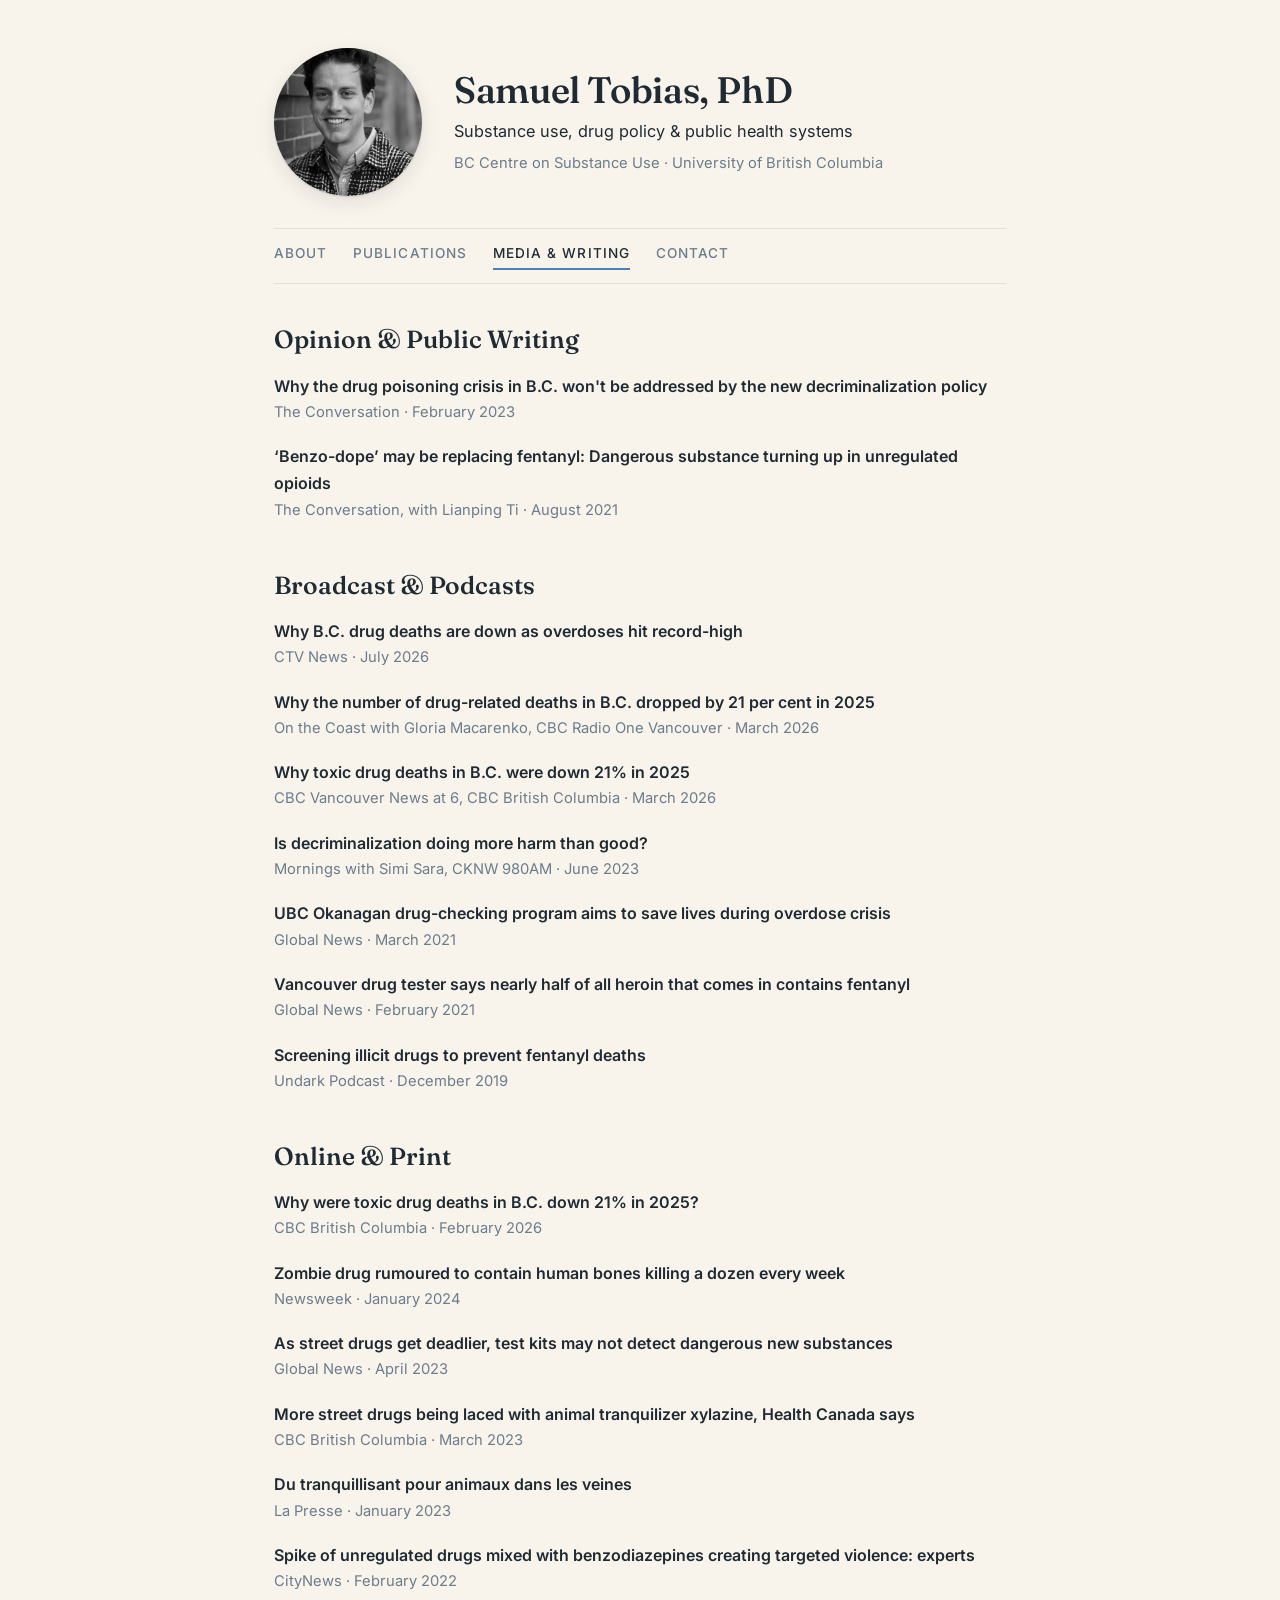
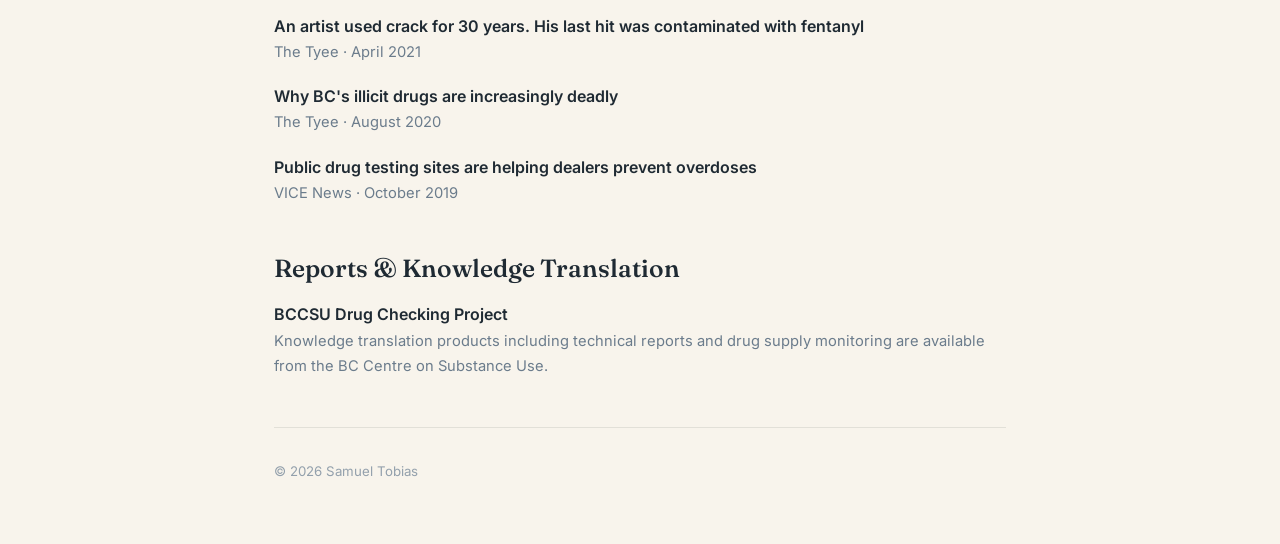
==== commit bdd6be5c: "Shorten CTV article title" ====
--- a/media.html
+++ b/media.html
@@ -57,7 +57,7 @@
     <section>
       <h2>Broadcast &amp; Podcasts</h2>
       <div class="entry">
-        <div class="title"><a href="https://www.ctvnews.ca/health/article/knocked-out-for-several-hours-why-bc-drug-deaths-are-down-as-overdoses-hit-record-high/">‘Knocked out for several hours’: Why B.C. drug deaths are down as overdoses hit record-high</a></div>
+        <div class="title"><a href="https://www.ctvnews.ca/health/article/knocked-out-for-several-hours-why-bc-drug-deaths-are-down-as-overdoses-hit-record-high/">Why B.C. drug deaths are down as overdoses hit record-high</a></div>
         <div class="detail">CTV News · July 2026</div>
       </div>
       <div class="entry">
